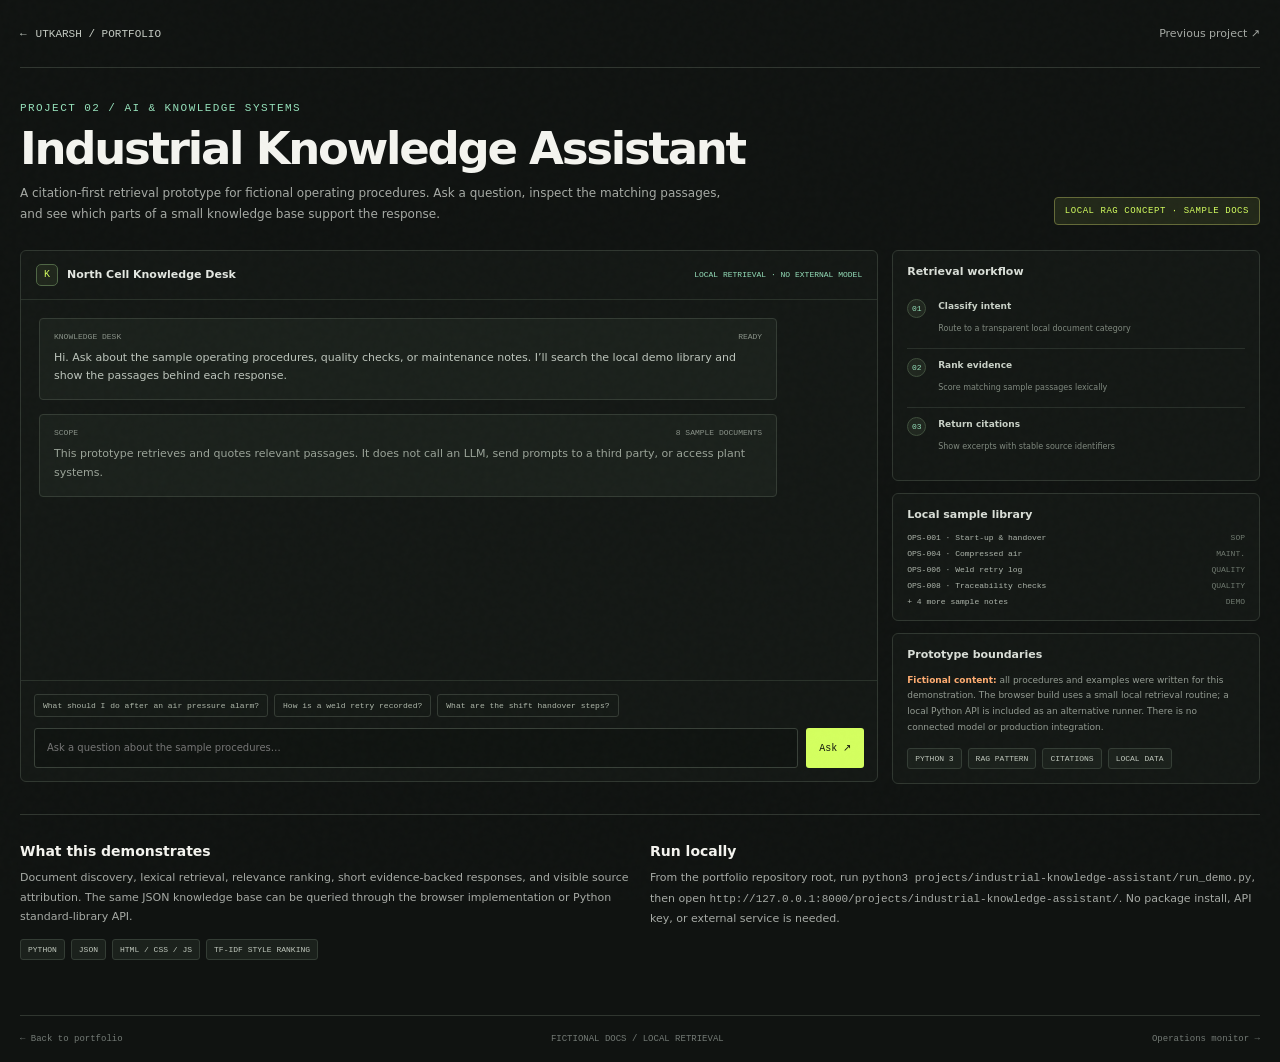
==== projects/industrial-knowledge-assistant/index.html @ d0fffade "Upgrade portfolio and project demos" ====
<!doctype html>
<html lang="en">
<head>
  <meta charset="utf-8"><meta name="viewport" content="width=device-width, initial-scale=1"><meta name="theme-color" content="#101311">
  <meta name="description" content="A local industrial knowledge retrieval demo with evidence passages and citations.">
  <title>Industrial Knowledge Assistant — Utkarsh Upadhyay</title>
  <link rel="stylesheet" href="../../assets/css/site.css"><link rel="stylesheet" href="../../assets/css/projects.css">
  <link rel="icon" href="../../assets/img/favicon.svg" type="image/svg+xml">
  <script defer src="../../site-config.js"></script><script defer src="../../assets/js/site.js"></script>
</head>
<body><div class="grain" aria-hidden="true"></div><div class="project-wrap">
  <header class="project-topbar"><a class="back-link" href="../../index.html"><span aria-hidden="true">←</span> UTKARSH / PORTFOLIO</a><nav class="project-toplinks" aria-label="Project navigation"><a href="../operations-monitor/index.html">Previous project ↗</a><a data-profile-github href="#" hidden>GitHub ↗</a></nav></header>
  <a class="skip-link" href="#main-content">Skip to main content</a><main id="main-content">
    <div class="project-heading"><div><div class="eyebrow">PROJECT 02 / AI & KNOWLEDGE SYSTEMS</div><h1>Industrial Knowledge Assistant</h1><p>A citation-first retrieval prototype for fictional operating procedures. Ask a question, inspect the matching passages, and see which parts of a small knowledge base support the response.</p></div><span class="demo-badge">Local RAG concept · sample docs</span></div>
    <section class="assistant-layout" aria-label="Knowledge assistant demo">
      <section class="surface assistant-main" aria-labelledby="assistant-title">
        <div class="assistant-bar"><div class="assistant-title"><span class="assistant-mark" aria-hidden="true">K</span><span id="assistant-title">North Cell Knowledge Desk</span></div><span class="mode-label" id="engine-mode">LOCAL RETRIEVAL · NO EXTERNAL MODEL</span></div>
        <div class="chat-body" id="chat-body" aria-live="polite" aria-relevant="additions">
          <article class="chat-message assistant"><div class="chat-meta"><span>KNOWLEDGE DESK</span><span>READY</span></div><p>Hi. Ask about the sample operating procedures, quality checks, or maintenance notes. I’ll search the local demo library and show the passages behind each response.</p></article>
          <article class="chat-message assistant"><div class="chat-meta"><span>SCOPE</span><span>8 SAMPLE DOCUMENTS</span></div><p class="answer-empty">This prototype retrieves and quotes relevant passages. It does not call an LLM, send prompts to a third party, or access plant systems.</p></article>
        </div>
        <div class="chat-input-area"><div class="prompt-chips" aria-label="Example questions"><button class="prompt-chip" type="button">What should I do after an air pressure alarm?</button><button class="prompt-chip" type="button">How is a weld retry recorded?</button><button class="prompt-chip" type="button">What are the shift handover steps?</button></div><form class="ask-form" id="ask-form"><label class="visually-hidden" for="question">Ask a question about the sample procedures</label><input id="question" name="question" autocomplete="off" maxlength="240" placeholder="Ask a question about the sample procedures…" required><button id="ask-button" type="submit">Ask ↗</button></form></div>
      </section>
      <aside class="assistant-side" aria-label="Retrieval details">
        <section class="surface side-panel"><h2>Retrieval workflow</h2><div class="agent-steps"><div class="agent-step"><span class="step-number">01</span><div class="step-copy"><strong>Classify intent</strong><span>Route to a transparent local document category</span></div></div><div class="agent-step"><span class="step-number">02</span><div class="step-copy"><strong>Rank evidence</strong><span>Score matching sample passages lexically</span></div></div><div class="agent-step"><span class="step-number">03</span><div class="step-copy"><strong>Return citations</strong><span>Show excerpts with stable source identifiers</span></div></div></div></section>
        <section class="surface side-panel"><h2>Local sample library</h2><div class="doc-list"><div class="doc-item"><span>OPS-001 · Start-up & handover</span><span>SOP</span></div><div class="doc-item"><span>OPS-004 · Compressed air</span><span>MAINT.</span></div><div class="doc-item"><span>OPS-006 · Weld retry log</span><span>QUALITY</span></div><div class="doc-item"><span>OPS-008 · Traceability checks</span><span>QUALITY</span></div><div class="doc-item"><span>+ 4 more sample notes</span><span>DEMO</span></div></div></section>
        <section class="surface side-panel"><h2>Prototype boundaries</h2><p class="scope-note"><strong>Fictional content:</strong> all procedures and examples were written for this demonstration. The browser build uses a small local retrieval routine; a local Python API is included as an alternative runner. There is no connected model or production integration.</p><div class="project-tech"><span>PYTHON 3</span><span>RAG PATTERN</span><span>CITATIONS</span><span>LOCAL DATA</span></div></section>
      </aside>
    </section>
    <section class="project-readme" aria-label="Project notes"><div class="readme-block"><h2>What this demonstrates</h2><p>Document discovery, lexical retrieval, relevance ranking, short evidence-backed responses, and visible source attribution. The same JSON knowledge base can be queried through the browser implementation or Python standard-library API.</p><div class="project-tech"><span>PYTHON</span><span>JSON</span><span>HTML / CSS / JS</span><span>TF-IDF STYLE RANKING</span></div></div><div class="readme-block"><h2>Run locally</h2><p>From the portfolio repository root, run <code>python3 projects/industrial-knowledge-assistant/run_demo.py</code>, then open <code>http://127.0.0.1:8000/projects/industrial-knowledge-assistant/</code>. No package install, API key, or external service is needed.</p></div></section>
  </main>
  <footer class="project-footer"><a href="../../index.html">← Back to portfolio</a><span>FICTIONAL DOCS / LOCAL RETRIEVAL</span><a data-project-repo="industrial-knowledge-assistant" href="#" hidden>View source ↗</a><a href="../operations-monitor/index.html">Operations monitor →</a></footer>
</div><script src="app.js"></script></body></html>
---- assets/css/site.css ----
:root {
  color-scheme: dark;
  --ink: #f4f4ef;
  --muted: #a6aaa5;
  --dim: #737a75;
  --bg: #101311;
  --panel: #171b18;
  --panel-soft: #1d221e;
  --line: #303630;
  --lime: #d4ff5f;
  --mint: #95e0ba;
  --orange: #ffad72;
  --mono: 'SFMono-Regular', Consolas, 'Liberation Mono', monospace;
  --sans: Inter, ui-sans-serif, system-ui, -apple-system, BlinkMacSystemFont, 'Segoe UI', sans-serif;
  --display: Inter, ui-sans-serif, system-ui, -apple-system, BlinkMacSystemFont, 'Segoe UI', sans-serif;
}

* { box-sizing: border-box; }
html { scroll-behavior: smooth; }
body { margin: 0; background: var(--bg); color: var(--ink); font-family: var(--sans); line-height: 1.6; }
a { color: inherit; text-decoration: none; }
button, input { font: inherit; }
button, a { -webkit-tap-highlight-color: transparent; }
button:focus-visible, a:focus-visible, input:focus-visible { outline: 2px solid var(--lime); outline-offset: 4px; }
::selection { background: var(--lime); color: #101311; }

.grain { position: fixed; inset: 0; z-index: 5; pointer-events: none; opacity: .035; background-image: url("data:image/svg+xml,%3Csvg viewBox='0 0 180 180' xmlns='http://www.w3.org/2000/svg'%3E%3Cfilter id='n'%3E%3CfeTurbulence type='fractalNoise' baseFrequency='.8' numOctaves='3' stitchTiles='stitch'/%3E%3C/filter%3E%3Crect width='100%25' height='100%25' filter='url(%23n)' opacity='.5'/%3E%3C/svg%3E"); }
.wrap { width: min(1120px, calc(100% - 48px)); margin-inline: auto; }
.skip-link { position: fixed; z-index: 20; top: 8px; left: 8px; padding: 10px 14px; transform: translateY(-160%); color: #101311; background: var(--lime); border-radius: 4px; font-size: 12px; font-weight: 700; }
.skip-link:focus { transform: translateY(0); }
.eyebrow { color: var(--mint); font: 500 11px/1.4 var(--mono); letter-spacing: .13em; text-transform: uppercase; }
.topbar { height: 76px; display: flex; align-items: center; justify-content: space-between; border-bottom: 1px solid var(--line); }
.wordmark { display: flex; align-items: center; gap: 12px; font: 700 13px var(--display); letter-spacing: -.02em; }
.mark { width: 26px; height: 26px; display: grid; place-items: center; color: #101311; background: var(--lime); border-radius: 50%; font: 700 12px var(--mono); }
.nav { display: flex; align-items: center; gap: 29px; color: #c3c8c2; font-size: 12px; }
.nav a:hover, .text-link:hover { color: var(--lime); }
.nav .nav-contact { padding: 9px 14px; color: var(--ink); border: 1px solid #555d55; border-radius: 999px; }
.nav .nav-contact:hover { border-color: var(--lime); }

.hero { position: relative; display: grid; grid-template-columns: 1.15fr .85fr; gap: 42px; align-items: center; min-height: 580px; padding-block: 68px 82px; }
.hero-copy { position: relative; z-index: 1; }
.hero h1 { max-width: 680px; margin: 20px 0 21px; font: 700 clamp(48px, 7vw, 82px)/.99 var(--display); letter-spacing: -.065em; }
.hero h1 span { color: var(--lime); }
.hero-lede { max-width: 590px; color: #b7bdb7; font-size: 16px; line-height: 1.75; }
.hero-actions { display: flex; flex-wrap: wrap; gap: 12px; margin-top: 30px; }
.button { min-height: 45px; display: inline-flex; align-items: center; justify-content: center; gap: 11px; padding: 0 17px; border: 1px solid var(--line); border-radius: 5px; font-size: 12px; font-weight: 600; transition: .2s ease; }
.button:hover { transform: translateY(-2px); border-color: #778273; }
.button-primary { background: var(--lime); border-color: var(--lime); color: #11150d; }
.button-primary:hover { background: #e0ff89; border-color: #e0ff89; }
.arrow { font: 12px var(--mono); }
.hero-visual { min-height: 360px; display: grid; place-items: center; position: relative; }
.orbit { width: min(360px, 100%); aspect-ratio: 1; position: relative; border: 1px solid #343a34; border-radius: 50%; background: radial-gradient(circle at 50% 50%, #242a23 0, #171b18 47%, #101311 70%); }
.orbit::before, .orbit::after { content: ''; position: absolute; inset: 12%; border: 1px solid #323a32; border-radius: 50%; }
.orbit::after { inset: 27%; border-style: dashed; opacity: .75; }
.orbit-core { position: absolute; inset: 38%; display: grid; place-items: center; border: 1px solid #607340; border-radius: 50%; background: #252d1d; color: var(--lime); box-shadow: 0 0 65px #b4ef3540; font: 500 15px var(--mono); }
.orbit-label { position: absolute; display: flex; align-items: center; gap: 7px; padding: 7px 10px; background: #1d221e; border: 1px solid #394139; border-radius: 4px; color: #c5cbc3; font: 10px var(--mono); white-space: nowrap; }
.orbit-label b { width: 6px; height: 6px; background: var(--mint); border-radius: 50%; }
.label-one { top: 16%; right: -4%; }.label-two { bottom: 19%; right: -9%; }.label-three { bottom: 8%; left: 4%; }.label-four { top: 19%; left: -10%; }
.hero-gridline { position: absolute; z-index: 0; left: 0; right: 0; bottom: 45px; height: 1px; background: linear-gradient(90deg, transparent, #343b34 20%, #343b34 80%, transparent); }
.hero-stats { display: flex; gap: 37px; position: absolute; left: 0; bottom: 63px; }
.stat { display: grid; gap: 2px; }.stat strong { font: 600 15px var(--mono); color: var(--ink); }.stat span { color: var(--dim); font-size: 10px; text-transform: uppercase; letter-spacing: .08em; }

.section { padding-block: 86px; border-top: 1px solid var(--line); }
.section-head { display: flex; align-items: end; justify-content: space-between; gap: 25px; margin-bottom: 31px; }
.section-head h2 { margin: 10px 0 0; font: 650 clamp(31px, 4vw, 45px)/1.1 var(--display); letter-spacing: -.05em; }
.section-intro { max-width: 410px; margin: 0; color: var(--muted); font-size: 13px; }
.project-grid { display: grid; grid-template-columns: repeat(2, minmax(0, 1fr)); gap: 16px; }
.project-card { position: relative; overflow: hidden; min-height: 345px; display: flex; flex-direction: column; padding: 25px; background: var(--panel); border: 1px solid var(--line); border-radius: 8px; transition: .2s ease; }
.project-card:hover { transform: translateY(-4px); border-color: #606b5c; }
.card-top { display: flex; align-items: center; justify-content: space-between; color: var(--dim); font: 10px var(--mono); letter-spacing: .04em; }
.card-index { color: var(--mint); }
.project-card h3 { max-width: 460px; margin: 32px 0 12px; font: 650 26px/1.2 var(--display); letter-spacing: -.04em; }
.project-card p { max-width: 480px; margin: 0; color: #aeb5ad; font-size: 13px; line-height: 1.7; }
.tags { display: flex; flex-wrap: wrap; gap: 7px; margin-top: 20px; }
.tag { padding: 5px 8px; border: 1px solid #3b443a; border-radius: 3px; color: #c6d5bb; font: 9px var(--mono); }
.card-foot { display: flex; justify-content: space-between; align-items: center; margin-top: auto; padding-top: 26px; color: var(--lime); font-size: 12px; font-weight: 600; }
.card-foot span:last-child { font: 14px var(--mono); }
.card-art { position: absolute; right: 24px; top: 91px; width: 110px; height: 92px; opacity: .65; }
.card-art svg { width: 100%; height: 100%; overflow: visible; }
.card-art path, .card-art line, .card-art circle, .card-art rect { fill: none; stroke: #94bb66; stroke-width: 1; }
.card-art .soft { stroke: #596c4b; }

.about-grid { display: grid; grid-template-columns: .82fr 1.18fr; gap: 75px; }
.about-copy h2 { max-width: 400px; margin: 11px 0 21px; font: 650 clamp(32px, 4vw, 45px)/1.1 var(--display); letter-spacing: -.05em; }
.about-copy p { color: var(--muted); font-size: 13px; line-height: 1.85; }
.experience { border-top: 1px solid var(--line); }
.experience-item { display: grid; grid-template-columns: 145px 1fr; gap: 24px; padding: 21px 0; border-bottom: 1px solid var(--line); }
.experience-date { padding-top: 2px; color: var(--dim); font: 10px var(--mono); }
.experience-main h3 { margin: 0; font-size: 14px; font-weight: 600; }.experience-main .role { color: var(--mint); font-size: 12px; }.experience-main p { margin: 9px 0 0; color: var(--muted); font-size: 12px; line-height: 1.7; }
.skill-strip { display: flex; flex-wrap: wrap; gap: 8px; margin-top: 25px; }.skill-strip span { padding: 6px 10px; border: 1px solid #354036; border-radius: 3px; color: #c7cdc5; font: 10px var(--mono); }
.contact-panel { display: flex; align-items: center; justify-content: space-between; gap: 24px; padding: 29px 32px; background: linear-gradient(110deg, #202720, #171b18); border: 1px solid #3c453b; border-radius: 7px; }
.contact-panel h2 { margin: 0 0 4px; font: 600 24px var(--display); letter-spacing: -.04em; }.contact-panel p { margin: 0; color: var(--muted); font-size: 12px; }
.social-links { display: flex; flex-wrap: wrap; gap: 10px; }
.social-link { display: inline-flex; align-items: center; gap: 8px; padding: 10px 12px; border: 1px solid #465047; border-radius: 4px; color: #e0e5dc; font: 10px var(--mono); transition: .2s ease; }
.social-link:hover { color: var(--lime); border-color: var(--lime); }.social-link[hidden] { display: none; }
.visually-hidden { position: absolute; width: 1px; height: 1px; overflow: hidden; clip: rect(0, 0, 0, 0); white-space: nowrap; clip-path: inset(50%); }
.footer { display: flex; align-items: center; justify-content: space-between; gap: 20px; padding-block: 26px; color: var(--dim); font: 10px var(--mono); }
.footer-links { display: flex; flex-wrap: wrap; gap: 16px; }.footer-links a:hover { color: var(--lime); }

@media (max-width: 800px) {
  .hero { grid-template-columns: 1fr .7fr; gap: 10px; min-height: 530px; }.hero h1 { font-size: clamp(49px, 9vw, 68px); }.hero-visual { min-height: 300px; }.orbit { width: 290px; }.orbit-label { font-size: 8px; }.label-one { right: -6%; }.label-two { right: -9%; }
  .about-grid { gap: 36px; }.contact-panel { align-items: flex-start; flex-direction: column; }
}
@media (max-width: 620px) {
  .wrap { width: min(100% - 32px, 500px); }.topbar { height: 64px; }.nav { gap: 14px; font-size: 10px; }.nav a:nth-child(2) { display: none; }.nav .nav-contact { padding: 7px 10px; }
  .hero { display: block; min-height: unset; padding-top: 67px; padding-bottom: 119px; }.hero h1 { max-width: 470px; font-size: clamp(49px, 13vw, 70px); }.hero-lede { font-size: 14px; }.hero-visual { display: none; }.hero-gridline { bottom: 84px; }.hero-stats { bottom: 32px; gap: 24px; }.stat strong { font-size: 13px; }.stat span { font-size: 8px; }
  .section { padding-block: 62px; }.section-head { display: block; }.section-intro { margin-top: 15px; }.project-grid { grid-template-columns: 1fr; }.project-card { min-height: 330px; padding: 21px; }.project-card h3 { max-width: 70%; font-size: 24px; }.card-art { right: 20px; width: 87px; opacity: .48; }
  .about-grid { grid-template-columns: 1fr; gap: 25px; }.experience-item { grid-template-columns: 92px 1fr; gap: 16px; }.contact-panel { padding: 23px; }.footer { align-items: flex-start; flex-direction: column; }
}
@media (prefers-reduced-motion: reduce) { *, *::before, *::after { scroll-behavior: auto !important; transition-duration: .01ms !important; animation-duration: .01ms !important; } }
---- assets/css/projects.css ----
.project-wrap { width: min(1240px, calc(100% - 40px)); margin: auto; }
.project-topbar { min-height: 68px; display: flex; align-items: center; justify-content: space-between; gap: 20px; border-bottom: 1px solid var(--line); }
.back-link { display: inline-flex; align-items: center; gap: 9px; color: #c5cbc3; font: 11px var(--mono); }
.back-link:hover { color: var(--lime); }
.project-toplinks { display: flex; gap: 19px; color: var(--muted); font-size: 11px; }
.project-toplinks a:hover { color: var(--lime); }
.project-heading { display: flex; align-items: end; justify-content: space-between; gap: 25px; padding-block: 33px 25px; }
.project-heading h1 { max-width: 800px; margin: 8px 0 8px; font: 650 clamp(28px, 4vw, 45px)/1.12 var(--display); letter-spacing: -.05em; }
.project-heading p { max-width: 710px; margin: 0; color: var(--muted); font-size: 12px; line-height: 1.75; }
.demo-badge { flex: 0 0 auto; padding: 8px 10px; border: 1px solid #646a38; border-radius: 4px; background: #222819; color: var(--lime); font: 9px var(--mono); letter-spacing: .06em; text-transform: uppercase; }
.surface { background: #141815; border: 1px solid #303730; border-radius: 6px; }
.dash-toolbar { display: flex; align-items: center; justify-content: space-between; gap: 14px; padding: 13px 16px; border-bottom: 1px solid #2b322b; }
.dash-toolbar-left, .dash-toolbar-right { display: flex; align-items: center; gap: 10px; }
.toolbar-label { color: var(--dim); font: 9px var(--mono); letter-spacing: .09em; }
.live-indicator { display: inline-flex; align-items: center; gap: 7px; color: #c9d0c7; font: 9px var(--mono); }
.live-indicator i { width: 6px; height: 6px; display: inline-block; background: var(--mint); border-radius: 50%; box-shadow: 0 0 8px #95e0ba90; }
.period-tabs { display: inline-flex; gap: 3px; padding: 3px; background: #0f120f; border: 1px solid #2d342d; border-radius: 4px; }
.period-tabs button, .dash-action { cursor: pointer; color: #899089; background: transparent; border: 0; border-radius: 3px; font: 9px var(--mono); }
.period-tabs button { padding: 6px 8px; }.period-tabs button[aria-pressed="true"] { color: #12160f; background: var(--lime); }
.dash-action { padding: 7px 9px; border: 1px solid #384038; }.dash-action:hover { color: var(--lime); border-color: #718060; }
.metrics-grid { display: grid; grid-template-columns: repeat(4, minmax(0, 1fr)); }
.metric { min-height: 98px; padding: 16px 18px; border-right: 1px solid #2b322b; border-bottom: 1px solid #2b322b; }.metric:last-child { border-right: 0; }
.metric-label { color: #929a91; font: 9px var(--mono); letter-spacing: .07em; text-transform: uppercase; }
.metric-value { margin-top: 8px; font: 600 26px/1 var(--display); letter-spacing: -.04em; }.metric-value small { color: var(--muted); font: 11px var(--mono); letter-spacing: 0; }
.metric-delta { margin-top: 7px; color: var(--mint); font: 9px var(--mono); }.metric-delta.warn { color: var(--orange); }
.dash-grid { display: grid; grid-template-columns: minmax(0, 1.7fr) minmax(255px, .8fr); gap: 12px; padding: 12px; }
.dash-panel { min-width: 0; overflow: hidden; background: #111512; border: 1px solid #2a322a; border-radius: 4px; }
.panel-head { min-height: 48px; display: flex; align-items: center; justify-content: space-between; gap: 15px; padding: 12px 14px; border-bottom: 1px solid #29302a; }
.panel-title { color: #e0e4de; font-size: 11px; font-weight: 600; }.panel-note { color: #777f76; font: 9px var(--mono); }
.chart-area { height: 230px; padding: 11px 13px 0; }.chart-area svg { display: block; width: 100%; height: 100%; overflow: visible; }
.chart-grid line { stroke: #263027; stroke-dasharray: 2 5; }.chart-labels text { fill: #707970; font: 8px var(--mono); }.chart-line { fill: none; stroke: var(--lime); stroke-width: 2; vector-effect: non-scaling-stroke; }.chart-line.secondary { stroke: var(--mint); stroke-dasharray: 4 4; opacity: .85; }.chart-fill { fill: url(#areaFill); opacity: .4; }
.legend { display: flex; gap: 15px; padding: 4px 15px 13px; color: #9da49c; font: 9px var(--mono); }.legend span { display: flex; align-items: center; gap: 6px; }.legend i { width: 10px; height: 2px; background: var(--lime); }.legend span:nth-child(2) i { background: var(--mint); }
.flow-list { display: grid; grid-template-columns: 1fr; padding: 4px 13px 11px; }.flow-row { display: grid; grid-template-columns: 20px 1fr auto; gap: 8px; align-items: center; padding: 11px 0; border-bottom: 1px solid #262d27; }.flow-row:last-child { border-bottom: 0; }
.flow-dot { width: 7px; height: 7px; justify-self: center; border-radius: 50%; background: var(--mint); }.flow-dot.warn { background: var(--orange); }.flow-dot.off { background: #687068; }
.flow-name { color: #c7cdc5; font-size: 10px; }.flow-detail { color: #737b73; font: 8px var(--mono); }.flow-count { color: #e5e9e3; font: 10px var(--mono); text-align: right; }.flow-count small { display: block; color: #788177; font-size: 8px; }
.lower-grid { display: grid; grid-template-columns: 1fr .75fr; gap: 12px; padding: 0 12px 12px; }
.table-wrap { overflow-x: auto; }.event-table { width: 100%; border-collapse: collapse; white-space: nowrap; }.event-table th, .event-table td { padding: 10px 12px; border-bottom: 1px solid #252c26; text-align: left; }.event-table th { color: #737b73; font: 8px var(--mono); letter-spacing: .06em; }.event-table td { color: #bac1b9; font: 9px var(--mono); }.event-table tr:last-child td { border-bottom: 0; }.event-state { color: var(--mint) !important; }.event-state.warn { color: var(--orange) !important; }
.filter-label { display: flex; align-items: center; gap: 7px; color: #798178; font: 8px var(--mono); }.filter-label select { max-width: 125px; padding: 6px 8px; color: #c9d0c7; background: #151a16; border: 1px solid #394139; border-radius: 3px; font: 8px var(--mono); }.event-ack { cursor: pointer; padding: 4px 6px; color: var(--orange); background: #201b15; border: 1px solid #524233; border-radius: 3px; font: 8px var(--mono); }.event-ack[aria-pressed="true"] { color: #a5b19d; background: #171c17; border-color: #323b32; }.event-empty { padding: 20px 12px !important; color: #7b847a !important; text-align: center !important; }
.quality-content { padding: 15px; }.quality-top { display: flex; align-items: end; justify-content: space-between; }.quality-number { font: 600 30px/1 var(--display); }.quality-number span { color: var(--mint); font-size: 14px; }.quality-copy { color: #929a91; font-size: 9px; }.quality-bars { height: 113px; display: flex; align-items: end; gap: 5px; margin-top: 16px; padding-bottom: 17px; border-bottom: 1px solid #29302a; }.quality-bars i { flex: 1; min-width: 4px; height: var(--h); background: #b2db58; opacity: .65; border-radius: 2px 2px 0 0; }.quality-bars i:nth-child(3n) { opacity: 1; }.quality-labels { display: flex; justify-content: space-between; padding-top: 8px; color: #687168; font: 8px var(--mono); }
.disclaimer { display: flex; align-items: flex-start; gap: 9px; margin: 13px 12px 24px; color: #888f87; font-size: 9px; line-height: 1.6; }.disclaimer b { color: var(--orange); font: 11px var(--mono); }
.project-readme { display: grid; grid-template-columns: 1fr 1fr; gap: 20px; padding-block: 28px 55px; border-top: 1px solid var(--line); }.readme-block h2 { margin: 0 0 9px; font: 600 14px var(--display); }.readme-block p, .readme-block li { color: var(--muted); font-size: 11px; line-height: 1.8; }.readme-block p { margin: 0; }.readme-block ul { padding-left: 17px; margin: 5px 0 0; }.project-tech { display: flex; flex-wrap: wrap; gap: 6px; margin-top: 12px; }.project-tech span { padding: 5px 7px; color: #bfc7bc; background: #1b211c; border: 1px solid #343d35; border-radius: 3px; font: 8px var(--mono); }.project-footer { display: flex; justify-content: space-between; gap: 15px; padding-block: 18px; border-top: 1px solid var(--line); color: var(--dim); font: 9px var(--mono); }.project-footer a:hover { color: var(--lime); }

/* Knowledge assistant */
.assistant-layout { display: grid; grid-template-columns: minmax(0, 1.4fr) minmax(260px, .6fr); gap: 14px; align-items: start; padding-bottom: 30px; }
.assistant-main { overflow: hidden; }.assistant-bar { display: flex; justify-content: space-between; align-items: center; gap: 10px; padding: 13px 15px; border-bottom: 1px solid #2a322a; }.assistant-title { display: flex; align-items: center; gap: 9px; color: #e3e7e1; font-size: 11px; font-weight: 600; }.assistant-mark { width: 22px; height: 22px; display: grid; place-items: center; border: 1px solid #4f6645; border-radius: 5px; color: var(--lime); background: #20271c; font: 10px var(--mono); }
.mode-label { color: var(--mint); font: 8px var(--mono); }.chat-body { min-height: 380px; display: flex; flex-direction: column; gap: 14px; padding: 18px; }.chat-message { max-width: 90%; padding: 13px 14px; border: 1px solid #343c34; border-radius: 4px; color: #bdc5bc; font-size: 11px; line-height: 1.7; }.chat-message.assistant { align-self: flex-start; background: #1b211c; }.chat-message.user { align-self: flex-end; background: #222920; border-color: #45513d; color: #e0e6db; }.chat-meta { display: flex; justify-content: space-between; gap: 15px; margin-bottom: 8px; color: #899288; font: 8px var(--mono); }.chat-message p { margin: 0; }.chat-sources { display: grid; gap: 6px; margin-top: 10px; }.source-card { display: grid; grid-template-columns: auto 1fr auto; gap: 8px; align-items: start; padding: 9px; background: #121613; border: 1px solid #323a32; border-radius: 3px; }.source-number { color: var(--mint); font: 9px var(--mono); }.source-name { color: #cfd5cd; font: 9px var(--mono); text-decoration-color: #66735f; text-underline-offset: 3px; }.source-name:hover, .source-name:focus-visible { color: var(--mint); }.source-excerpt { grid-column: 2 / 4; color: #929a91; font-size: 9px; line-height: 1.6; }.source-score { color: #737c72; font: 8px var(--mono); }
.chat-input-area { padding: 13px; border-top: 1px solid #2a322a; }.prompt-chips { display: flex; flex-wrap: wrap; gap: 6px; margin-bottom: 11px; }.prompt-chip { cursor: pointer; padding: 6px 8px; color: #aeb7aa; background: #151a16; border: 1px solid #343b34; border-radius: 3px; font: 8px var(--mono); }.prompt-chip:hover { border-color: #718060; color: var(--lime); }.ask-form { display: flex; gap: 8px; }.ask-form input { min-width: 0; flex: 1; padding: 11px 12px; color: var(--ink); background: #101411; border: 1px solid #394139; border-radius: 3px; font-size: 10px; }.ask-form button { cursor: pointer; padding: 0 13px; color: #12160f; background: var(--lime); border: 0; border-radius: 3px; font: 10px var(--mono); }.ask-form button:hover { background: #e0ff89; }.ask-form button:disabled { opacity: .55; cursor: wait; }
.assistant-side { display: grid; gap: 12px; }.side-panel { padding: 14px; }.side-panel h2 { margin: 0 0 12px; color: #d9ded7; font: 600 11px var(--display); }.agent-steps { display: grid; gap: 0; }.agent-step { display: grid; grid-template-columns: 22px 1fr; gap: 9px; padding: 9px 0; border-top: 1px solid #29302a; }.agent-step:first-child { border-top: 0; }.step-number { width: 19px; height: 19px; display: grid; place-items: center; color: var(--mint); background: #20271f; border: 1px solid #3f4e3c; border-radius: 50%; font: 8px var(--mono); }.step-copy strong { display: block; color: #c9d1c7; font-size: 9px; font-weight: 600; }.step-copy span { color: #7f887e; font-size: 8px; }
.doc-list { display: grid; gap: 7px; }.doc-item { display: flex; justify-content: space-between; gap: 9px; color: #aeb6ac; font: 8px var(--mono); }.doc-item span:last-child { color: #6f796f; }.scope-note { color: #929a91; font-size: 9px; line-height: 1.75; }.scope-note strong { color: var(--orange); font-weight: 600; }
.answer-empty { color: #9aa398; }.typing { color: var(--mint); font: 9px var(--mono); }

@media (max-width: 820px) { .dash-grid { grid-template-columns: 1fr; }.lower-grid { grid-template-columns: 1fr; }.assistant-layout { grid-template-columns: 1fr; }.assistant-side { grid-template-columns: 1fr 1fr; }.assistant-side .side-panel:last-child { grid-column: 1 / -1; } }
@media (max-width: 600px) { .project-wrap { width: calc(100% - 26px); }.project-topbar { min-height: 58px; }.project-toplinks { gap: 11px; font-size: 9px; }.project-heading { align-items: flex-start; flex-direction: column; gap: 14px; padding-block: 27px 20px; }.project-heading h1 { font-size: 30px; }.project-heading p { font-size: 11px; }.dash-toolbar { align-items: flex-start; flex-direction: column; }.dash-toolbar-right { width: 100%; justify-content: space-between; }.metrics-grid { grid-template-columns: 1fr 1fr; }.metric:nth-child(2) { border-right: 0; }.metric:nth-child(3), .metric:nth-child(4) { border-bottom: 0; }.metric { min-height: 90px; padding: 13px; }.metric-value { font-size: 22px; }.dash-grid { padding: 8px; gap: 8px; }.lower-grid { padding: 0 8px 8px; gap: 8px; }.chart-area { height: 190px; padding-inline: 7px; }.dash-action { font-size: 8px; }.disclaimer { margin-inline: 8px; }.project-readme { grid-template-columns: 1fr; gap: 15px; }.project-footer { flex-wrap: wrap; }.assistant-side { grid-template-columns: 1fr; }.assistant-side .side-panel:last-child { grid-column: auto; }.chat-body { min-height: 330px; padding: 12px; }.chat-message { max-width: 98%; }.assistant-bar { align-items: flex-start; flex-direction: column; }.ask-form input { font-size: 9px; }.prompt-chip { font-size: 7px; } }
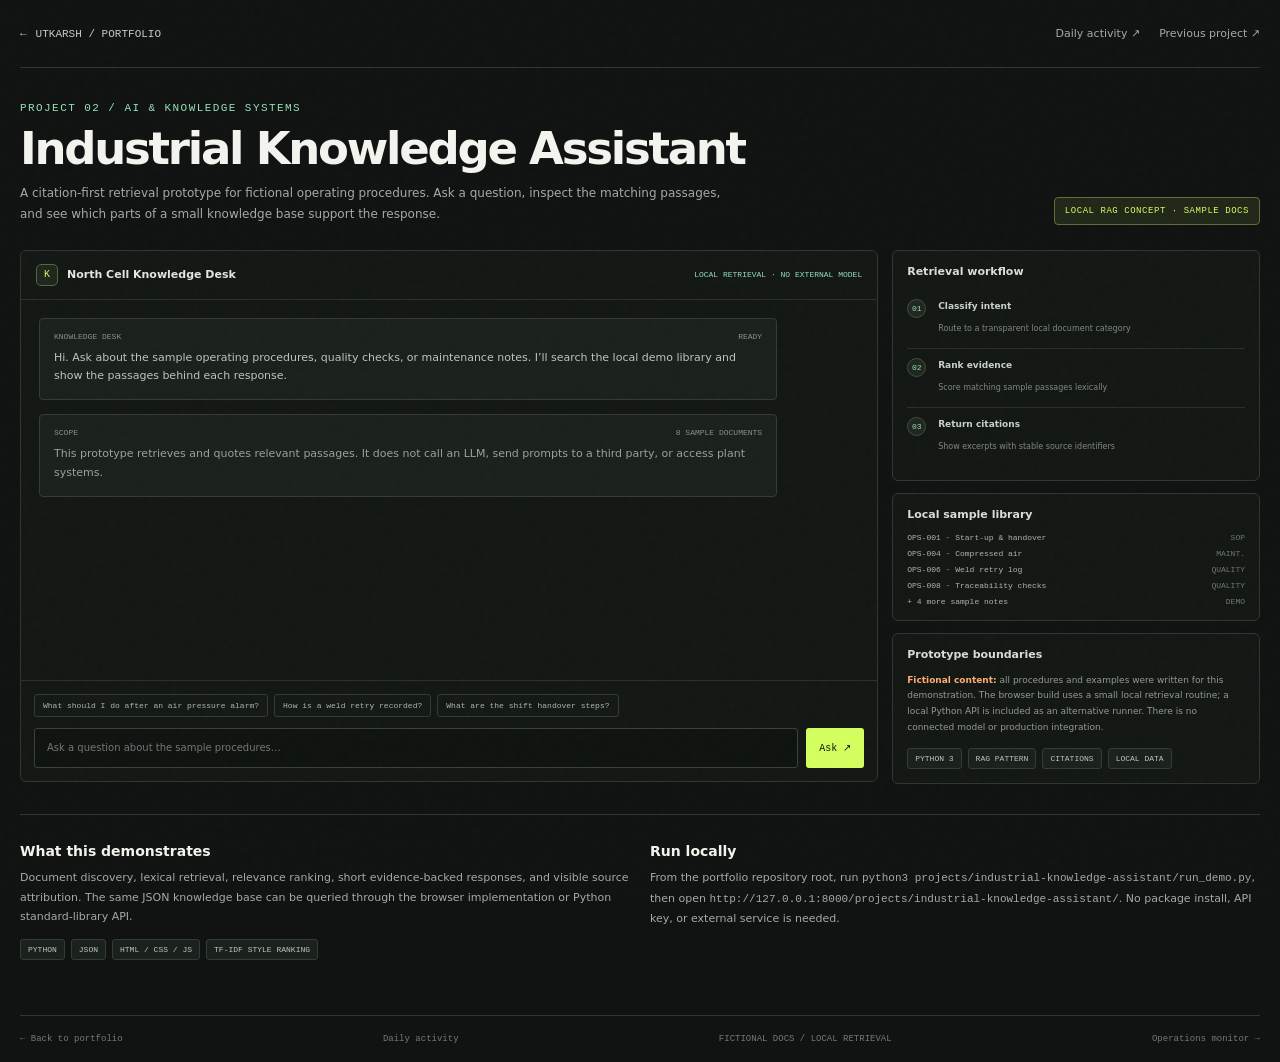
==== commit e8aaa5e1: "Upgrade industrial demos and add daily activity monitor" ====
--- a/projects/industrial-knowledge-assistant/index.html
+++ b/projects/industrial-knowledge-assistant/index.html
@@ -9,7 +9,7 @@
   <script defer src="../../site-config.js"></script><script defer src="../../assets/js/site.js"></script>
 </head>
 <body><div class="grain" aria-hidden="true"></div><div class="project-wrap">
-  <header class="project-topbar"><a class="back-link" href="../../index.html"><span aria-hidden="true">←</span> UTKARSH / PORTFOLIO</a><nav class="project-toplinks" aria-label="Project navigation"><a href="../operations-monitor/index.html">Previous project ↗</a><a data-profile-github href="#" hidden>GitHub ↗</a></nav></header>
+  <header class="project-topbar"><a class="back-link" href="../../index.html"><span aria-hidden="true">←</span> UTKARSH / PORTFOLIO</a><nav class="project-toplinks" aria-label="Project navigation"><a href="../../activity.html">Daily activity ↗</a><a href="../operations-monitor/index.html">Previous project ↗</a><a data-profile-github href="#" hidden>GitHub ↗</a></nav></header>
   <a class="skip-link" href="#main-content">Skip to main content</a><main id="main-content">
     <div class="project-heading"><div><div class="eyebrow">PROJECT 02 / AI & KNOWLEDGE SYSTEMS</div><h1>Industrial Knowledge Assistant</h1><p>A citation-first retrieval prototype for fictional operating procedures. Ask a question, inspect the matching passages, and see which parts of a small knowledge base support the response.</p></div><span class="demo-badge">Local RAG concept · sample docs</span></div>
     <section class="assistant-layout" aria-label="Knowledge assistant demo">
@@ -29,5 +29,5 @@
     </section>
     <section class="project-readme" aria-label="Project notes"><div class="readme-block"><h2>What this demonstrates</h2><p>Document discovery, lexical retrieval, relevance ranking, short evidence-backed responses, and visible source attribution. The same JSON knowledge base can be queried through the browser implementation or Python standard-library API.</p><div class="project-tech"><span>PYTHON</span><span>JSON</span><span>HTML / CSS / JS</span><span>TF-IDF STYLE RANKING</span></div></div><div class="readme-block"><h2>Run locally</h2><p>From the portfolio repository root, run <code>python3 projects/industrial-knowledge-assistant/run_demo.py</code>, then open <code>http://127.0.0.1:8000/projects/industrial-knowledge-assistant/</code>. No package install, API key, or external service is needed.</p></div></section>
   </main>
-  <footer class="project-footer"><a href="../../index.html">← Back to portfolio</a><span>FICTIONAL DOCS / LOCAL RETRIEVAL</span><a data-project-repo="industrial-knowledge-assistant" href="#" hidden>View source ↗</a><a href="../operations-monitor/index.html">Operations monitor →</a></footer>
+  <footer class="project-footer"><a href="../../index.html">← Back to portfolio</a><a href="../../activity.html">Daily activity</a><span>FICTIONAL DOCS / LOCAL RETRIEVAL</span><a data-project-repo="industrial-knowledge-assistant" href="#" hidden>View source ↗</a><a href="../operations-monitor/index.html">Operations monitor →</a></footer>
 </div><script src="app.js"></script></body></html>
